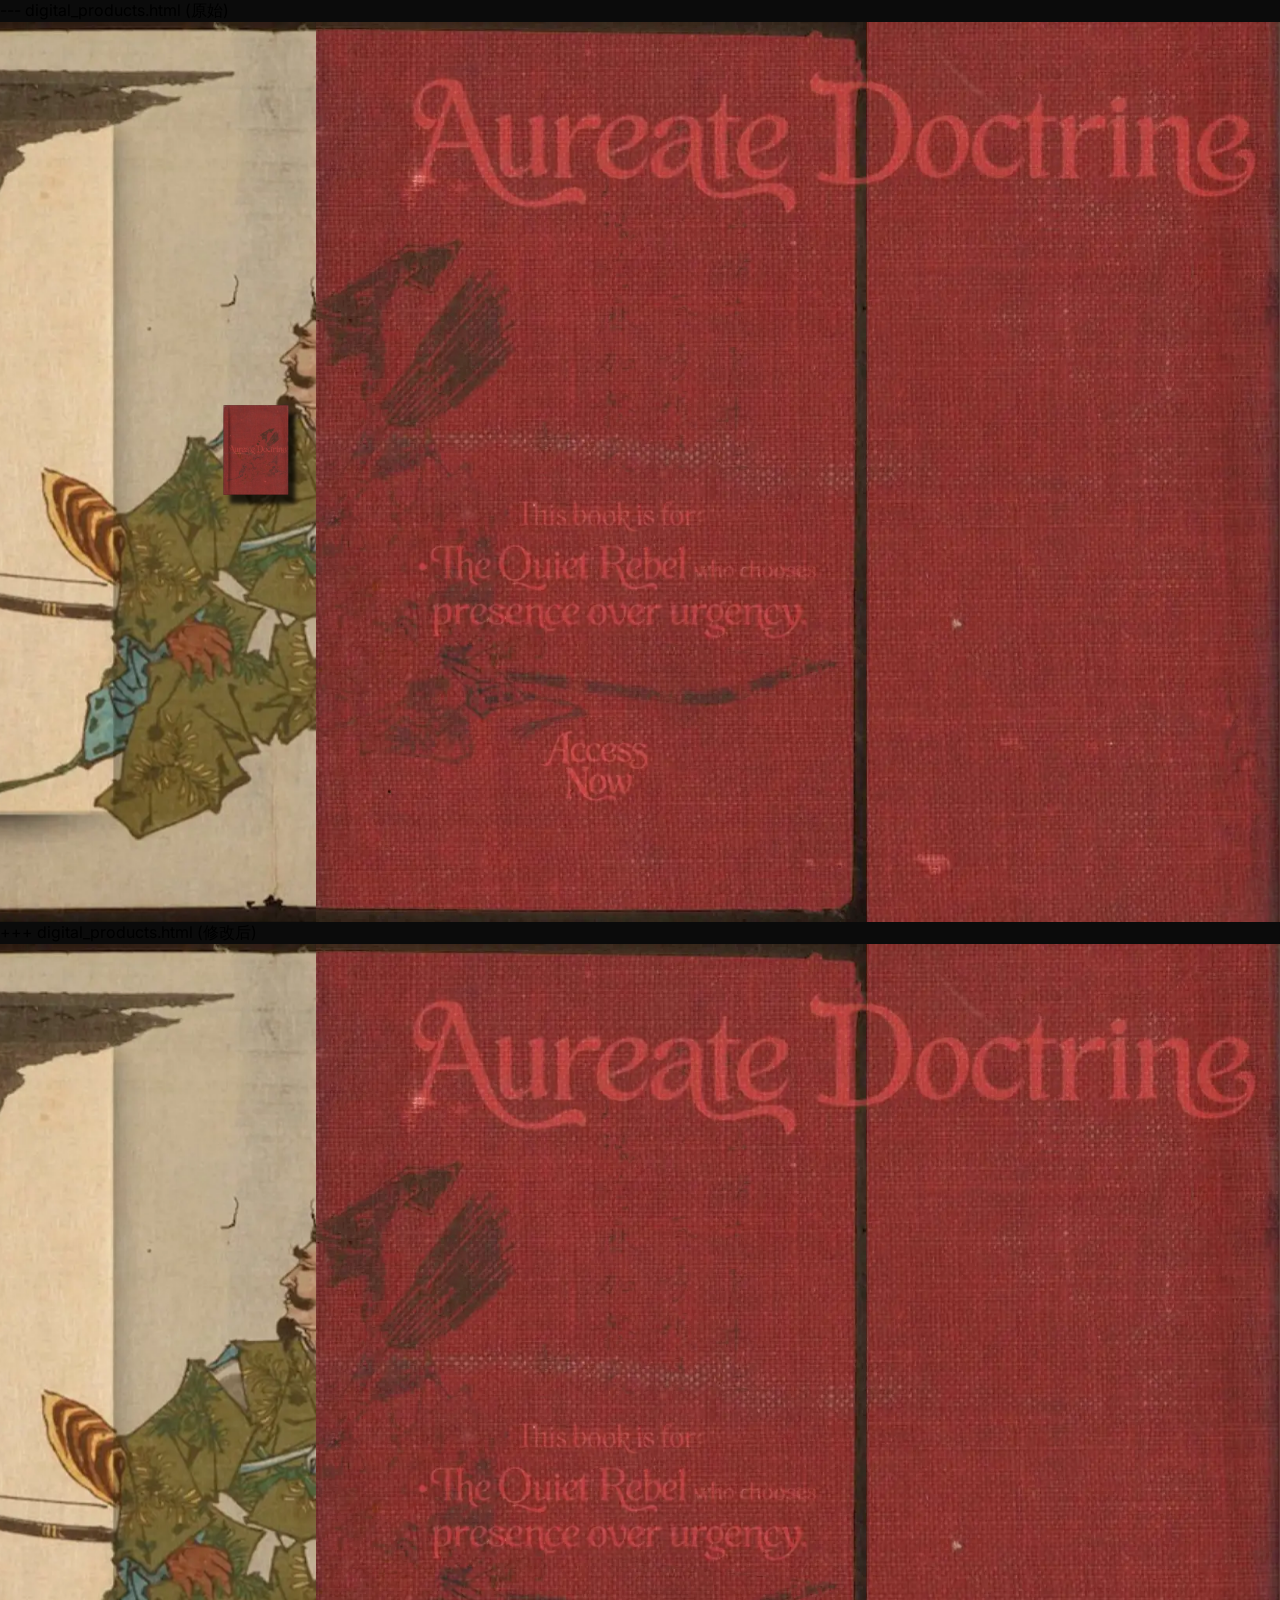
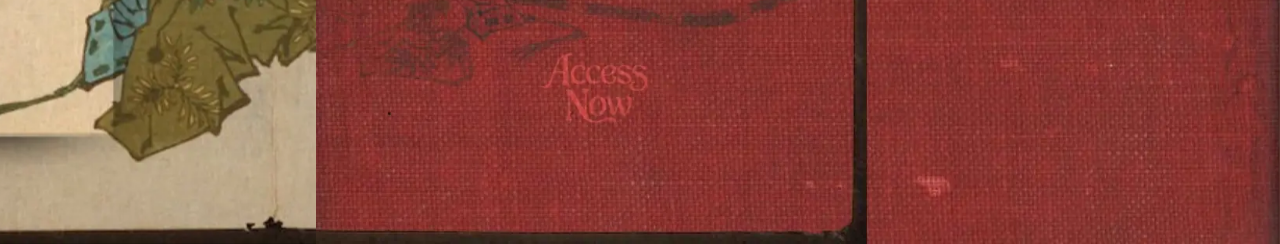
==== digital_products.html @ b3ea9bc3 "Refine digital products page: fix button effects and update scroll indicator" ====
--- digital_products.html (原始)
<!DOCTYPE html>
<html lang="en">

<head>
    <meta charset="UTF-8">
    <meta name="viewport" content="width=device-width, initial-scale=1.0">
    <title>Digital Products – Aureate Realm</title>
    <link rel="preconnect" href="https://fonts.googleapis.com">
    <link rel="preconnect" href="https://fonts.gstatic.com" crossorigin>
    <link href="https://fonts.googleapis.com/css2?family=Inter:wght@300;400;600;700&display=swap" rel="stylesheet">
    <style>
        * {
            margin: 0;
            padding: 0;
            box-sizing: border-box;
        }

        body {
            margin: 0;
            overflow: hidden;
            background-color: #0b0b0b;
            font-family: 'Inter', sans-serif;
        }

        .hero-container {
            display: flex;
            flex-direction: row;
            justify-content: flex-end;
            /* Pack to the right side of the screen */
            align-items: center;
            width: 100vw;
            height: 100vh;
            overflow: hidden;
        }

        .section {
            height: 100%;
            flex-shrink: 0;
            transform: scale(1.08);
            filter: brightness(0.5);
            animation: popIn 0.5s ease-out forwards;
        }

        .section img {
            display: block;
            height: 100%;
            width: auto;
            /* Proportional natural width to match 100% height */
        }

        /* Section 1 slides in LAST */
        .section-1 {
            animation-delay: 0.3s;
        }

        /* Section 2 slides in SECOND */
        .section-2 {
            animation-delay: 0.15s;
        }

        /* Section 3 slides in FIRST */
        .section-3 {
            animation-delay: 0s;
        }

        @keyframes popIn {
            0% {
                transform: scale(1.08);
                filter: brightness(0.5);
            }

            100% {
                transform: scale(1);
                filter: brightness(1);
            }
        }

        /* === Animated Yellow Glow === */
        @keyframes yellowGlow {

            0%,
            100% {
                filter: drop-shadow(0 0 10px rgba(255, 210, 50, 0.5)) drop-shadow(0 0 22px rgba(255, 175, 0, 0.3));
            }

            50% {
                filter: drop-shadow(0 0 22px rgba(255, 220, 60, 0.85)) drop-shadow(0 0 45px rgba(255, 160, 0, 0.55));
            }
        }

        .back-home-icon {
            position: fixed;
            top: 50%;
            left: 20%;
            transform: translate(-50%, -50%);
            z-index: 100;
            width: 25vw;
            max-width: 160px;
            min-width: 70px;
            aspect-ratio: 1 / 1;
            opacity: 0;
            animation:
                fadeInIcon 0.6s ease-out forwards 0.4s,
                yellowGlow 2.4s ease-in-out infinite 1.2s;
            transition:
                transform 0.22s cubic-bezier(0.25, 1, 0.5, 1),
                filter 0.22s ease;
            cursor: pointer;
            display: flex;
            align-items: center;
            justify-content: center;
            user-select: none;
            -webkit-tap-highlight-color: transparent;
        }

        /* Hover: lift up slightly + scale */
        .back-home-icon:hover {
            transform: translate(-50%, calc(-50% - 8px)) scale(1.16);
            filter:
                drop-shadow(0 0 28px rgba(255, 220, 60, 1)) drop-shadow(0 0 55px rgba(255, 160, 0, 0.7));
            animation-play-state: paused;
            /* pause pulse on hover for clean glow */
        }

        /* Press: push down + shrink slightly */
        .back-home-icon:active {
            transform: translate(-50%, calc(-50% + 4px)) scale(0.93);
            filter:
                drop-shadow(0 0 14px rgba(255, 200, 40, 0.9)) drop-shadow(0 0 30px rgba(255, 140, 0, 0.6));
            transition-duration: 0.08s;
        }

        .back-home-icon img {
            width: 100%;
            height: 100%;
            object-fit: contain;
            pointer-events: none;
        }

        @keyframes fadeInIcon {
            from {
                opacity: 0;
                transform: translate(-50%, calc(-50% + 20px));
            }

            to {
                opacity: 1;
                transform: translate(-50%, -50%);
            }
        }

        /* Mobile */
        @media (max-width: 768px) {
            .back-home-icon {
                left: 50%;
                top: 85%;
                width: 80px;
                transform: translate(-50%, -50%);
            }

            .back-home-icon:hover {
                transform: translate(-50%, calc(-50% - 6px)) scale(1.16);
            }

            .back-home-icon:active {
                transform: translate(-50%, calc(-50% + 3px)) scale(0.93);
            }

            @keyframes fadeInIcon {
                from {
                    opacity: 0;
                    transform: translate(-50%, calc(-50% + 14px));
                }

                to {
                    opacity: 1;
                    transform: translate(-50%, -50%);
                }
            }
        }
    </style>
</head>

<body>
    <div class="back-home-icon" role="img" aria-label="Book icon">
        <img src="./images/ebook/book.webp" alt="">
    </div>

    <div class="hero-container">
        <!-- Flex items packed to the right side -->
        <!-- Div order matters: 1 is left-most, 3 is right-most -->
        <div class="section section-1">
            <img src="./images/ebook/1.webp" alt="Section 1">
        </div>

        <div class="section section-2">
            <img src="./images/ebook/2.webp" alt="Section 2">
        </div>

        <div class="section section-3">
            <img src="./images/ebook/3.webp" alt="Section 3">
        </div>
    </div>
</body>

</html>

+++ digital_products.html (修改后)
<!DOCTYPE html>
<html lang="en">

<head>
    <meta charset="UTF-8">
    <meta name="viewport" content="width=device-width, initial-scale=1.0">
    <title>Digital Products – Aureate Realm</title>
    <link rel="preconnect" href="https://fonts.googleapis.com">
    <link rel="preconnect" href="https://fonts.gstatic.com" crossorigin>
    <link href="https://fonts.googleapis.com/css2?family=Inter:wght@300;400;600;700&display=swap" rel="stylesheet">
    <style>
        * {
            margin: 0;
            padding: 0;
            box-sizing: border-box;
        }

        body {
            margin: 0;
            overflow: hidden;
            background-color: #0b0b0b;
            font-family: 'Inter', sans-serif;
        }

        .hero-container {
            display: flex;
            flex-direction: row;
            justify-content: flex-end;
            /* Pack to the right side of the screen */
            align-items: center;
            width: 100vw;
            height: 100vh;
            overflow: hidden;
        }

        .section {
            height: 100%;
            flex-shrink: 0;
            transform: scale(1.08);
            filter: brightness(0.5);
            animation: popIn 0.5s ease-out forwards;
        }

        .section img {
            display: block;
            height: 100%;
            width: auto;
            /* Proportional natural width to match 100% height */
        }

        /* Section 1 slides in LAST */
        .section-1 {
            animation-delay: 0.3s;
        }

        /* Section 2 slides in SECOND */
        .section-2 {
            animation-delay: 0.15s;
        }

        /* Section 3 slides in FIRST */
        .section-3 {
            animation-delay: 0s;
        }

        @keyframes popIn {
            0% {
                transform: scale(1.08);
                filter: brightness(0.5);
            }

            100% {
                transform: scale(1);
                filter: brightness(1);
            }
        }

        /* === Animated Yellow Glow === */
        @keyframes yellowGlow {

            0%,
            100% {
                filter: drop-shadow(0 0 10px rgba(255, 210, 50, 0.5)) drop-shadow(0 0 22px rgba(255, 175, 0, 0.3));
            }

            50% {
                filter: drop-shadow(0 0 22px rgba(255, 220, 60, 0.85)) drop-shadow(0 0 45px rgba(255, 160, 0, 0.55));
            }
        }

        .back-home-icon {
            position: fixed;
            top: 50%;
            left: 20%;
            transform: translate(-50%, -50%);
            z-index: 100;
            width: 25vw;
            max-width: 160px;
            min-width: 70px;
            aspect-ratio: 1 / 1;
            opacity: 0;
            animation:
                fadeInIcon 0.6s ease-out forwards 0.4s;
            transition:
                transform 0.22s cubic-bezier(0.25, 1, 0.5, 1),
                filter 0.22s ease;
            cursor: pointer;
            display: flex;
            align-items: center;
            justify-content: center;
            user-select: none;
            -webkit-tap-highlight-color: transparent;
        }

        .back-home-icon.instant-glow {
            animation:
                fadeInIcon 0.6s ease-out forwards 0.4s,
                yellowGlow 2.4s ease-in-out infinite 0s;
            opacity: 1;
        }

        /* Hover: lift up slightly + scale */
        .back-home-icon:hover {
            transform: translate(-50%, calc(-50% - 8px)) scale(1.16);
            filter:
                drop-shadow(0 0 28px rgba(255, 220, 60, 1)) drop-shadow(0 0 55px rgba(255, 160, 0, 0.7));
            animation-play-state: paused;
            /* pause pulse on hover for clean glow */
        }

        /* Press: push down + shrink slightly */
        .back-home-icon:active {
            transform: translate(-50%, calc(-50% + 4px)) scale(0.93);
            filter:
                drop-shadow(0 0 14px rgba(255, 200, 40, 0.9)) drop-shadow(0 0 30px rgba(255, 140, 0, 0.6));
            transition-duration: 0.08s;
        }

        .back-home-icon img {
            width: 100%;
            height: 100%;
            object-fit: contain;
            pointer-events: none;
        }

        @keyframes fadeInIcon {
            from {
                opacity: 0;
                transform: translate(-50%, calc(-50% + 20px));
            }

            to {
                opacity: 1;
                transform: translate(-50%, -50%);
            }
        }

        /* Mobile */
        @media (max-width: 768px) {
            .back-home-icon {
                left: 50%;
                top: 85%;
                width: 80px;
                transform: translate(-50%, -50%);
            }

            .back-home-icon:hover {
                transform: translate(-50%, calc(-50% - 6px)) scale(1.16);
            }

            .back-home-icon:active {
                transform: translate(-50%, calc(-50% + 3px)) scale(0.93);
            }

            @keyframes fadeInIcon {
                from {
                    opacity: 0;
                    transform: translate(-50%, calc(-50% + 14px));
                }

                to {
                    opacity: 1;
                    transform: translate(-50%, -50%);
                }
            }
        }
    </style>
</head>

<body>
    <div class="back-home-icon instant-glow" role="img" aria-label="Book icon">
        <img src="./images/ebook/book.webp" alt="">
    </div>

    <div class="hero-container">
        <!-- Flex items packed to the right side -->
        <!-- Div order matters: 1 is left-most, 3 is right-most -->
        <div class="section section-1">
            <img src="./images/ebook/1.webp" alt="Section 1">
        </div>

        <div class="section section-2">
            <img src="./images/ebook/2.webp" alt="Section 2">
        </div>

        <div class="section section-3">
            <img src="./images/ebook/3.webp" alt="Section 3">
        </div>
    </div>
</body>

</html>
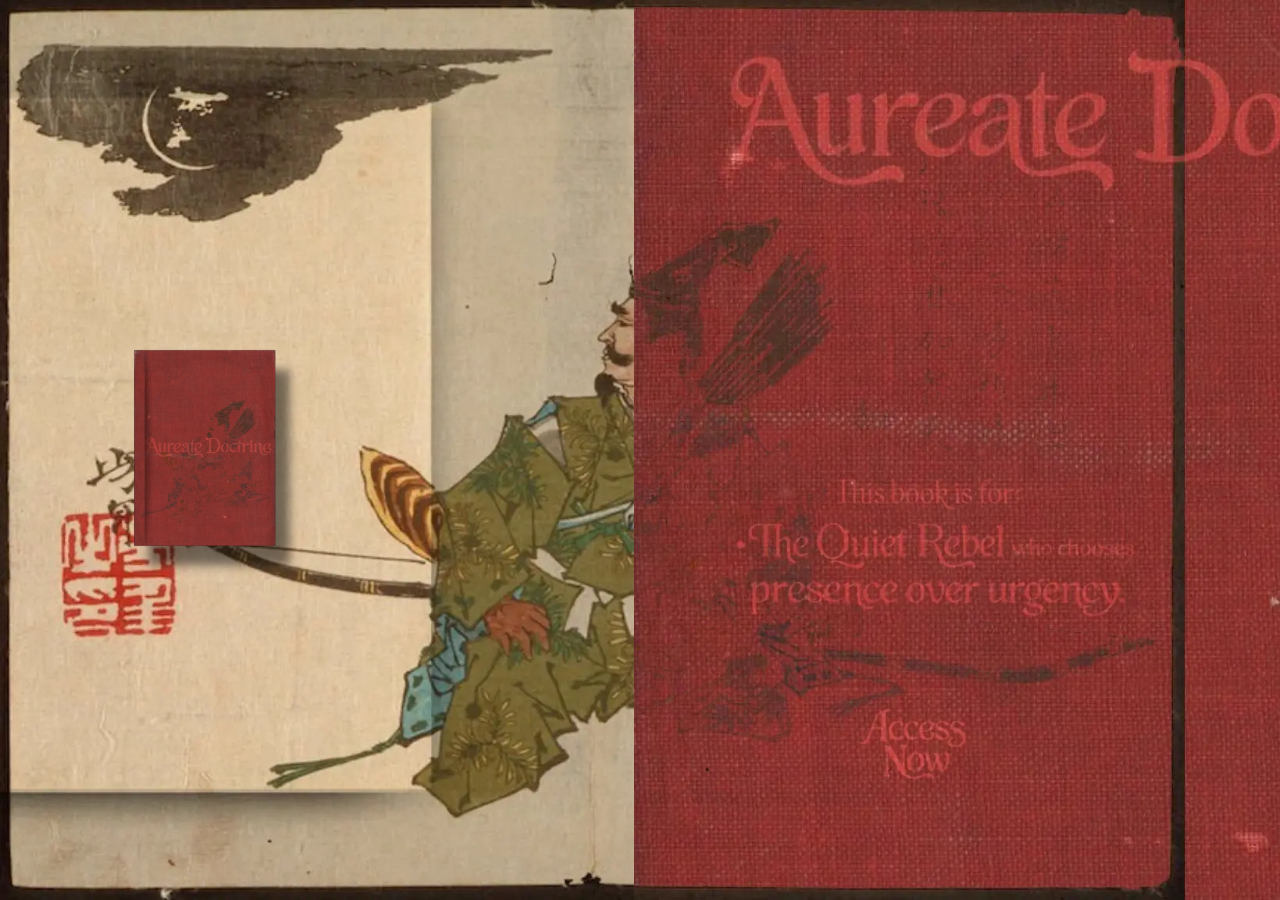
==== commit 2d94dca6: "Refine download button: add yellow glow, hover/click effects, and click sound" ====
--- a/digital_products.html
+++ b/digital_products.html
@@ -1,4 +1,3 @@
---- digital_products.html (原始)
 <!DOCTYPE html>
 <html lang="en">
 
@@ -26,8 +25,6 @@
         .hero-container {
             display: flex;
             flex-direction: row;
-            justify-content: flex-end;
-            /* Pack to the right side of the screen */
             align-items: center;
             width: 100vw;
             height: 100vh;
@@ -46,20 +43,16 @@
             display: block;
             height: 100%;
             width: auto;
-            /* Proportional natural width to match 100% height */
         }
 
-        /* Section 1 slides in LAST */
         .section-1 {
             animation-delay: 0.3s;
         }
 
-        /* Section 2 slides in SECOND */
         .section-2 {
             animation-delay: 0.15s;
         }
 
-        /* Section 3 slides in FIRST */
         .section-3 {
             animation-delay: 0s;
         }
@@ -76,120 +69,68 @@
             }
         }
 
-        /* === Animated Yellow Glow === */
-        @keyframes yellowGlow {
+        @keyframes subtleGlow {
 
             0%,
             100% {
-                filter: drop-shadow(0 0 10px rgba(255, 210, 50, 0.5)) drop-shadow(0 0 22px rgba(255, 175, 0, 0.3));
+                filter: drop-shadow(0 0 40px rgba(255, 215, 0, 0.1)) drop-shadow(0 0 80px rgba(255, 215, 0, 0.5));
             }
 
             50% {
-                filter: drop-shadow(0 0 22px rgba(255, 220, 60, 0.85)) drop-shadow(0 0 45px rgba(255, 160, 0, 0.55));
+                filter: drop-shadow(0 0 40px rgba(255, 215, 0, 0.7)) drop-shadow(0 0 80px rgba(255, 215, 0, 0.5));
             }
         }
 
-        .back-home-icon {
+        .download-btn {
             position: fixed;
             top: 50%;
-            left: 20%;
+            left: 16%;
             transform: translate(-50%, -50%);
             z-index: 100;
-            width: 25vw;
-            max-width: 160px;
-            min-width: 70px;
+            width: 50vw;
+            max-width: 350px;
+            min-width: 200px;
             aspect-ratio: 1 / 1;
-            opacity: 0;
-            animation:
-                fadeInIcon 0.6s ease-out forwards 0.4s,
-                yellowGlow 2.4s ease-in-out infinite 1.2s;
-            transition:
-                transform 0.22s cubic-bezier(0.25, 1, 0.5, 1),
-                filter 0.22s ease;
             cursor: pointer;
-            display: flex;
-            align-items: center;
-            justify-content: center;
-            user-select: none;
             -webkit-tap-highlight-color: transparent;
+            transition: transform 0.2s ease, filter 0.3s ease;
+            animation: subtleGlow 3s ease-in-out infinite;
         }
 
-        /* Hover: lift up slightly + scale */
-        .back-home-icon:hover {
-            transform: translate(-50%, calc(-50% - 8px)) scale(1.16);
-            filter:
-                drop-shadow(0 0 28px rgba(255, 220, 60, 1)) drop-shadow(0 0 55px rgba(255, 160, 0, 0.7));
+        .download-btn:hover {
+            transform: translate(-50%, -50%) scale(0.98);
+            filter: brightness(1.2) drop-shadow(0 0 80px rgba(255, 184, 28, 1));
             animation-play-state: paused;
-            /* pause pulse on hover for clean glow */
         }
 
-        /* Press: push down + shrink slightly */
-        .back-home-icon:active {
-            transform: translate(-50%, calc(-50% + 4px)) scale(0.93);
-            filter:
-                drop-shadow(0 0 14px rgba(255, 200, 40, 0.9)) drop-shadow(0 0 30px rgba(255, 140, 0, 0.6));
-            transition-duration: 0.08s;
+        .download-btn:active {
+            transform: translate(-50%, -50%) scale(0.95);
+            transition-duration: 0.05s;
         }
 
-        .back-home-icon img {
+        .download-btn img {
             width: 100%;
             height: 100%;
             object-fit: contain;
             pointer-events: none;
         }
 
-        @keyframes fadeInIcon {
-            from {
-                opacity: 0;
-                transform: translate(-50%, calc(-50% + 20px));
-            }
-
-            to {
-                opacity: 1;
-                transform: translate(-50%, -50%);
-            }
-        }
-
-        /* Mobile */
         @media (max-width: 768px) {
-            .back-home-icon {
+            .download-btn {
                 left: 50%;
                 top: 85%;
-                width: 80px;
-                transform: translate(-50%, -50%);
-            }
-
-            .back-home-icon:hover {
-                transform: translate(-50%, calc(-50% - 6px)) scale(1.16);
-            }
-
-            .back-home-icon:active {
-                transform: translate(-50%, calc(-50% + 3px)) scale(0.93);
-            }
-
-            @keyframes fadeInIcon {
-                from {
-                    opacity: 0;
-                    transform: translate(-50%, calc(-50% + 14px));
-                }
-
-                to {
-                    opacity: 1;
-                    transform: translate(-50%, -50%);
-                }
+                width: 110px;
             }
         }
     </style>
 </head>
 
 <body>
-    <div class="back-home-icon" role="img" aria-label="Book icon">
-        <img src="./images/ebook/book.webp" alt="">
-    </div>
+    <a href="#" class="download-btn">
+        <img src="./images/ebook/book.webp" alt="Download">
+    </a>
 
     <div class="hero-container">
-        <!-- Flex items packed to the right side -->
-        <!-- Div order matters: 1 is left-most, 3 is right-most -->
         <div class="section section-1">
             <img src="./images/ebook/1.webp" alt="Section 1">
         </div>
@@ -202,220 +143,27 @@
             <img src="./images/ebook/3.webp" alt="Section 3">
         </div>
     </div>
-</body>
 
-</html>
+    <audio id="click-sound" src="sound/click.wav" preload="auto"></audio>
 
-+++ digital_products.html (修改后)
-<!DOCTYPE html>
-<html lang="en">
+    <script>
+        document.addEventListener('DOMContentLoaded', () => {
+            const btn = document.querySelector('.download-btn');
+            const sound = document.getElementById('click-sound');
 
-<head>
-    <meta charset="UTF-8">
-    <meta name="viewport" content="width=device-width, initial-scale=1.0">
-    <title>Digital Products – Aureate Realm</title>
-    <link rel="preconnect" href="https://fonts.googleapis.com">
-    <link rel="preconnect" href="https://fonts.gstatic.com" crossorigin>
-    <link href="https://fonts.googleapis.com/css2?family=Inter:wght@300;400;600;700&display=swap" rel="stylesheet">
-    <style>
-        * {
-            margin: 0;
-            padding: 0;
-            box-sizing: border-box;
-        }
+            if (btn && sound) {
+                const playSound = (e) => {
+                    // Reset and play
+                    sound.currentTime = 0;
+                    sound.play().catch(err => console.log('Audio play failed:', err));
+                };
 
-        body {
-            margin: 0;
-            overflow: hidden;
-            background-color: #0b0b0b;
-            font-family: 'Inter', sans-serif;
-        }
-
-        .hero-container {
-            display: flex;
-            flex-direction: row;
-            justify-content: flex-end;
-            /* Pack to the right side of the screen */
-            align-items: center;
-            width: 100vw;
-            height: 100vh;
-            overflow: hidden;
-        }
-
-        .section {
-            height: 100%;
-            flex-shrink: 0;
-            transform: scale(1.08);
-            filter: brightness(0.5);
-            animation: popIn 0.5s ease-out forwards;
-        }
-
-        .section img {
-            display: block;
-            height: 100%;
-            width: auto;
-            /* Proportional natural width to match 100% height */
-        }
-
-        /* Section 1 slides in LAST */
-        .section-1 {
-            animation-delay: 0.3s;
-        }
-
-        /* Section 2 slides in SECOND */
-        .section-2 {
-            animation-delay: 0.15s;
-        }
-
-        /* Section 3 slides in FIRST */
-        .section-3 {
-            animation-delay: 0s;
-        }
-
-        @keyframes popIn {
-            0% {
-                transform: scale(1.08);
-                filter: brightness(0.5);
+                btn.addEventListener('click', playSound);
+                // Also trigger for touch devices for faster response
+                btn.addEventListener('touchstart', playSound, { passive: true });
             }
-
-            100% {
-                transform: scale(1);
-                filter: brightness(1);
-            }
-        }
-
-        /* === Animated Yellow Glow === */
-        @keyframes yellowGlow {
-
-            0%,
-            100% {
-                filter: drop-shadow(0 0 10px rgba(255, 210, 50, 0.5)) drop-shadow(0 0 22px rgba(255, 175, 0, 0.3));
-            }
-
-            50% {
-                filter: drop-shadow(0 0 22px rgba(255, 220, 60, 0.85)) drop-shadow(0 0 45px rgba(255, 160, 0, 0.55));
-            }
-        }
-
-        .back-home-icon {
-            position: fixed;
-            top: 50%;
-            left: 20%;
-            transform: translate(-50%, -50%);
-            z-index: 100;
-            width: 25vw;
-            max-width: 160px;
-            min-width: 70px;
-            aspect-ratio: 1 / 1;
-            opacity: 0;
-            animation:
-                fadeInIcon 0.6s ease-out forwards 0.4s;
-            transition:
-                transform 0.22s cubic-bezier(0.25, 1, 0.5, 1),
-                filter 0.22s ease;
-            cursor: pointer;
-            display: flex;
-            align-items: center;
-            justify-content: center;
-            user-select: none;
-            -webkit-tap-highlight-color: transparent;
-        }
-
-        .back-home-icon.instant-glow {
-            animation:
-                fadeInIcon 0.6s ease-out forwards 0.4s,
-                yellowGlow 2.4s ease-in-out infinite 0s;
-            opacity: 1;
-        }
-
-        /* Hover: lift up slightly + scale */
-        .back-home-icon:hover {
-            transform: translate(-50%, calc(-50% - 8px)) scale(1.16);
-            filter:
-                drop-shadow(0 0 28px rgba(255, 220, 60, 1)) drop-shadow(0 0 55px rgba(255, 160, 0, 0.7));
-            animation-play-state: paused;
-            /* pause pulse on hover for clean glow */
-        }
-
-        /* Press: push down + shrink slightly */
-        .back-home-icon:active {
-            transform: translate(-50%, calc(-50% + 4px)) scale(0.93);
-            filter:
-                drop-shadow(0 0 14px rgba(255, 200, 40, 0.9)) drop-shadow(0 0 30px rgba(255, 140, 0, 0.6));
-            transition-duration: 0.08s;
-        }
-
-        .back-home-icon img {
-            width: 100%;
-            height: 100%;
-            object-fit: contain;
-            pointer-events: none;
-        }
-
-        @keyframes fadeInIcon {
-            from {
-                opacity: 0;
-                transform: translate(-50%, calc(-50% + 20px));
-            }
-
-            to {
-                opacity: 1;
-                transform: translate(-50%, -50%);
-            }
-        }
-
-        /* Mobile */
-        @media (max-width: 768px) {
-            .back-home-icon {
-                left: 50%;
-                top: 85%;
-                width: 80px;
-                transform: translate(-50%, -50%);
-            }
-
-            .back-home-icon:hover {
-                transform: translate(-50%, calc(-50% - 6px)) scale(1.16);
-            }
-
-            .back-home-icon:active {
-                transform: translate(-50%, calc(-50% + 3px)) scale(0.93);
-            }
-
-            @keyframes fadeInIcon {
-                from {
-                    opacity: 0;
-                    transform: translate(-50%, calc(-50% + 14px));
-                }
-
-                to {
-                    opacity: 1;
-                    transform: translate(-50%, -50%);
-                }
-            }
-        }
-    </style>
-</head>
-
-<body>
-    <div class="back-home-icon instant-glow" role="img" aria-label="Book icon">
-        <img src="./images/ebook/book.webp" alt="">
-    </div>
-
-    <div class="hero-container">
-        <!-- Flex items packed to the right side -->
-        <!-- Div order matters: 1 is left-most, 3 is right-most -->
-        <div class="section section-1">
-            <img src="./images/ebook/1.webp" alt="Section 1">
-        </div>
-
-        <div class="section section-2">
-            <img src="./images/ebook/2.webp" alt="Section 2">
-        </div>
-
-        <div class="section section-3">
-            <img src="./images/ebook/3.webp" alt="Section 3">
-        </div>
-    </div>
+        });
+    </script>
 </body>
 
 </html>
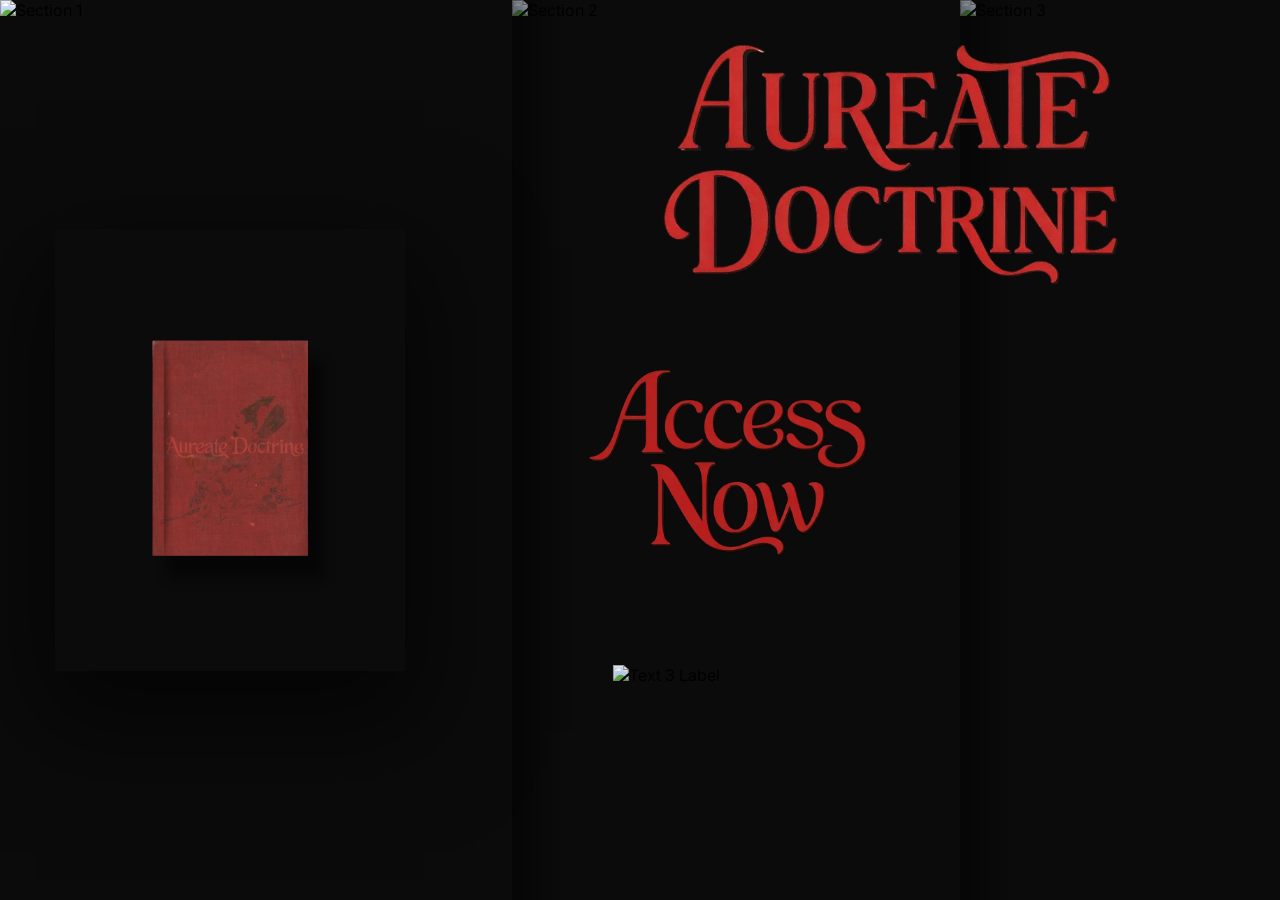
==== commit e6f043b3: "Optimize digital_products.html: refine layout, add text overlays, and polish styling" ====
--- a/digital_products.html
+++ b/digital_products.html
@@ -16,91 +16,175 @@
         }
 
         body {
-            margin: 0;
             overflow: hidden;
             background-color: #0b0b0b;
             font-family: 'Inter', sans-serif;
         }
 
         .hero-container {
-            display: flex;
-            flex-direction: row;
-            align-items: center;
+            position: relative;
             width: 100vw;
             height: 100vh;
             overflow: hidden;
         }
 
         .section {
-            height: 100%;
-            flex-shrink: 0;
-            transform: scale(1.08);
-            filter: brightness(0.5);
+            position: absolute;
+            top: 0;
+            height: 100%;
+            overflow: hidden;
+            --target-opacity: 1;
             animation: popIn 0.5s ease-out forwards;
         }
 
         .section img {
             display: block;
-            height: 100%;
+            width: 100%;
+            height: 100%;
+            object-fit: cover;
+        }
+
+        .section-1 {
+            left: 0;
+            width: 80vw;
+            z-index: 1;
+        }
+
+        .section-1 img {
+            object-fit: contain;
+            object-position: left center;
             width: auto;
-        }
-
-        .section-1 {
-            animation-delay: 0.3s;
+            max-width: none;
         }
 
         .section-2 {
-            animation-delay: 0.15s;
+            right: 25vw;
+            width: 35vw;
+            z-index: 2;
+            --target-opacity: 0.93;
         }
 
         .section-3 {
-            animation-delay: 0s;
+            right: 0;
+            width: 25vw;
+            z-index: 3;
+            --target-opacity: 0.93;
+        }
+
+        .section-2::before,
+        .section-3::before {
+            content: "";
+            position: absolute;
+            left: 0;
+            top: 0;
+            width: 50px;
+            height: 100%;
+            background: linear-gradient(to right, rgba(0, 0, 0, 0.5), transparent);
+            pointer-events: none;
+            z-index: 4;
         }
 
         @keyframes popIn {
-            0% {
+            from {
                 transform: scale(1.08);
                 filter: brightness(0.5);
-            }
-
-            100% {
+                opacity: 0;
+            }
+
+            to {
                 transform: scale(1);
                 filter: brightness(1);
-            }
-        }
-
-        @keyframes subtleGlow {
-
-            0%,
-            100% {
-                filter: drop-shadow(0 0 40px rgba(255, 215, 0, 0.1)) drop-shadow(0 0 80px rgba(255, 215, 0, 0.5));
-            }
-
-            50% {
-                filter: drop-shadow(0 0 40px rgba(255, 215, 0, 0.7)) drop-shadow(0 0 80px rgba(255, 215, 0, 0.5));
-            }
+                opacity: var(--target-opacity);
+            }
+        }
+
+        @keyframes fadeInText {
+            from {
+                opacity: 0;
+                transform: translate(-50%, -40%);
+            }
+
+            to {
+                opacity: 1;
+                transform: translate(-50%, -50%);
+            }
+        }
+
+        @keyframes fadeInText1 {
+            from {
+                opacity: 0;
+                transform: translateY(-40%);
+            }
+
+            to {
+                opacity: 1;
+                transform: translateY(-50%);
+            }
+        }
+
+        .text-1,
+        .text-2,
+        .text-3 {
+            position: absolute;
+            z-index: 10;
+            pointer-events: none;
+            opacity: 0;
+            mix-blend-mode: screen;
+        }
+
+        .text-1 img,
+        .text-2 img,
+        .text-3 img {
+            width: 100%;
+            height: auto;
+            object-fit: contain;
+        }
+
+        .text-1 {
+            right: 10vw;
+            width: 40vw;
+            top: 20%;
+            transform: translateY(-50%);
+            animation: fadeInText1 1s ease-out 0.3s forwards;
+        }
+
+        .text-2 {
+            left: 50%;
+            width: 80%;
+            top: 55%;
+            transform: translate(-50%, -50%);
+            animation: fadeInText 1s ease-out 0.6s forwards;
+        }
+
+        .text-3 {
+            left: 50%;
+            width: 55%;
+            top: 75%;
+            transform: translate(-50%, -50%);
+            animation: fadeInText 1s ease-out 0.6s forwards;
         }
 
         .download-btn {
             position: fixed;
             top: 50%;
-            left: 16%;
+            left: 18%;
             transform: translate(-50%, -50%);
             z-index: 100;
             width: 50vw;
             max-width: 350px;
             min-width: 200px;
-            aspect-ratio: 1 / 1;
+            aspect-ratio: 0.8 / 1;
+            padding: 2vw;
+            box-shadow: 0 40px 100px 20px rgba(0, 0, 0, 0.6);
             cursor: pointer;
             -webkit-tap-highlight-color: transparent;
-            transition: transform 0.2s ease, filter 0.3s ease;
-            animation: subtleGlow 3s ease-in-out infinite;
+            transition: transform 0.2s ease, filter 0.3s ease, box-shadow 0.3s ease;
         }
 
         .download-btn:hover {
             transform: translate(-50%, -50%) scale(0.98);
-            filter: brightness(1.2) drop-shadow(0 0 80px rgba(255, 184, 28, 1));
-            animation-play-state: paused;
+            filter: brightness(1.2);
+            box-shadow: 0 20px 60px 10px rgba(0, 0, 0, 0.8);
         }
 
         .download-btn:active {
@@ -121,6 +205,19 @@
                 top: 85%;
                 width: 110px;
             }
+
+            .section-1 {
+                width: 40vw;
+            }
+
+            .section-2 {
+                right: 25vw;
+                width: 40vw;
+            }
+
+            .section-3 {
+                width: 25vw;
+            }
         }
     </style>
 </head>
@@ -132,15 +229,25 @@
 
     <div class="hero-container">
         <div class="section section-1">
-            <img src="./images/ebook/1.webp" alt="Section 1">
+            <img src="./images/ebook/last.png" alt="Section 1">
         </div>
 
         <div class="section section-2">
-            <img src="./images/ebook/2.webp" alt="Section 2">
+            <img src="./images/ebook/new_cover_crop.jpeg" alt="Section 2">
+            <div class="text-2">
+                <img src="./images/ebook/text2.webp" alt="Text 2 Subtitle">
+            </div>
+            <div class="text-3">
+                <img src="./images/ebook/text3.webp" alt="Text 3 Label">
+            </div>
         </div>
 
         <div class="section section-3">
-            <img src="./images/ebook/3.webp" alt="Section 3">
+            <img src="./images/ebook/new_cover_crop.jpeg" alt="Section 3">
+        </div>
+
+        <div class="text-1">
+            <img src="./images/ebook/text1.webp" alt="Text 1 Title">
         </div>
     </div>
 
@@ -150,16 +257,12 @@
         document.addEventListener('DOMContentLoaded', () => {
             const btn = document.querySelector('.download-btn');
             const sound = document.getElementById('click-sound');
-
             if (btn && sound) {
-                const playSound = (e) => {
-                    // Reset and play
+                const playSound = () => {
                     sound.currentTime = 0;
-                    sound.play().catch(err => console.log('Audio play failed:', err));
+                    sound.play().catch(() => { });
                 };
-
                 btn.addEventListener('click', playSound);
-                // Also trigger for touch devices for faster response
                 btn.addEventListener('touchstart', playSound, { passive: true });
             }
         });
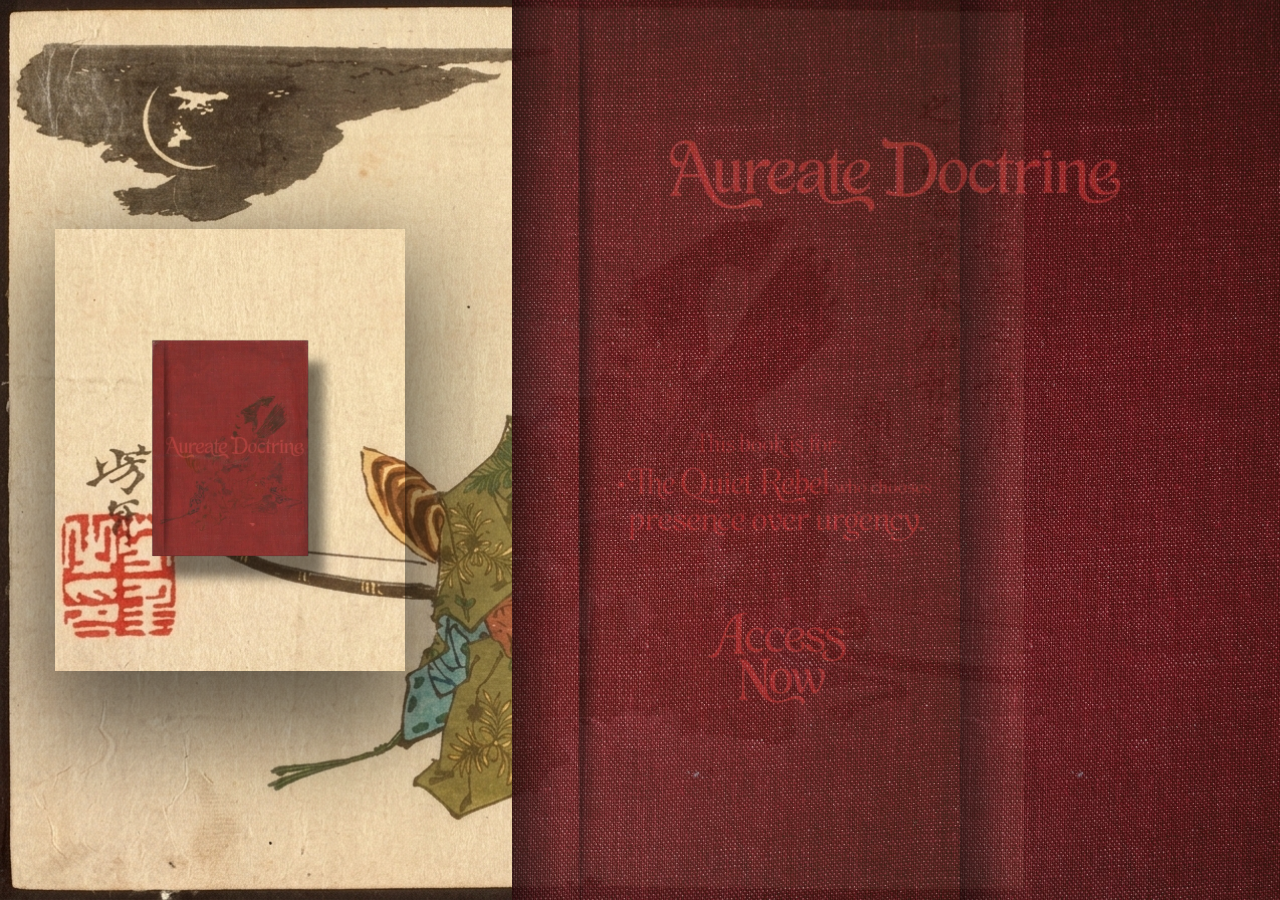
==== commit 319460d7: "update section 2 shadow overlay and adjust text transparency/position" ====
--- a/digital_products.html
+++ b/digital_products.html
@@ -105,7 +105,7 @@
             }
 
             to {
-                opacity: 1;
+                opacity: 0.5;
                 transform: translate(-50%, -50%);
             }
         }
@@ -117,7 +117,7 @@
             }
 
             to {
-                opacity: 1;
+                opacity: 0.5;
                 transform: translateY(-50%);
             }
         }
@@ -149,7 +149,7 @@
         }
 
         .text-2 {
-            left: 50%;
+            left: 60%;
             width: 80%;
             top: 55%;
             transform: translate(-50%, -50%);
@@ -157,11 +157,43 @@
         }
 
         .text-3 {
-            left: 50%;
-            width: 55%;
+            left: 60%;
+            width: 40%;
             top: 75%;
             transform: translate(-50%, -50%);
             animation: fadeInText 1s ease-out 0.6s forwards;
+        }
+
+        .shadow-overlay {
+            position: absolute;
+            z-index: 10;
+            pointer-events: none;
+            opacity: 1;
+            mix-blend-mode: multiply;
+            left: 15%;
+            width: 100%;
+            top: 0;
+            height: 100%;
+            /* Full vertical extent */
+            transform: translateX(-50%);
+            /* Only horizontal centering */
+            animation: fadeInShadow 1s ease-out 0.6s forwards;
+        }
+
+        .shadow-overlay img {
+            width: 100%;
+            height: 100%;
+            object-fit: fill;
+        }
+
+        @keyframes fadeInShadow {
+            from {
+                opacity: 0;
+            }
+
+            to {
+                opacity: 1;
+            }
         }
 
         .download-btn {
@@ -234,6 +266,9 @@
 
         <div class="section section-2">
             <img src="./images/ebook/new_cover_crop.jpeg" alt="Section 2">
+            <div class="shadow-overlay">
+                <img src="./images/ebook/cover_shadow.jpg" alt="Shadow Overlay">
+            </div>
             <div class="text-2">
                 <img src="./images/ebook/text2.webp" alt="Text 2 Subtitle">
             </div>
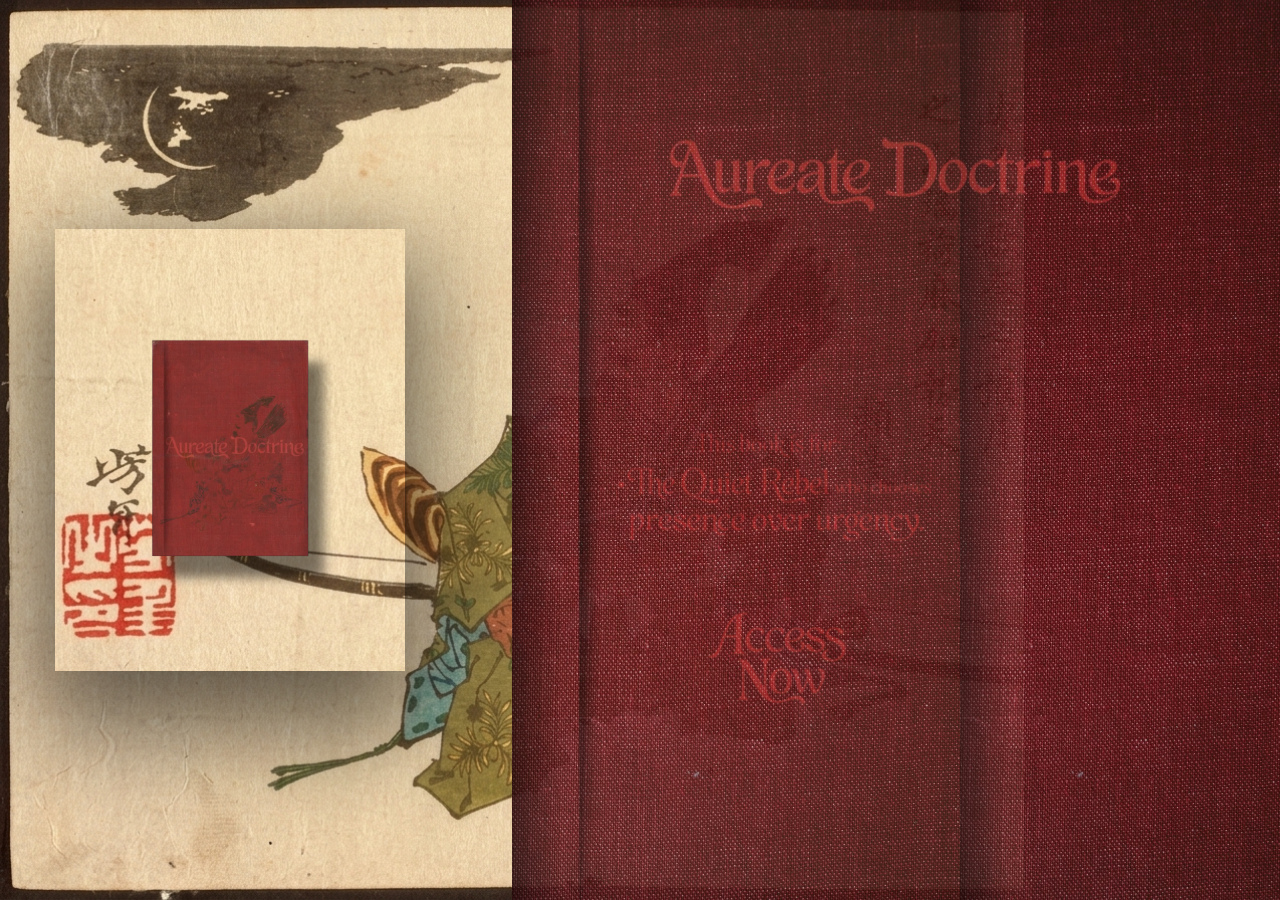
==== commit a1beb059: "optimize image loading with preload tags and smooth shadow animation" ====
--- a/digital_products.html
+++ b/digital_products.html
@@ -8,6 +8,13 @@
     <link rel="preconnect" href="https://fonts.googleapis.com">
     <link rel="preconnect" href="https://fonts.gstatic.com" crossorigin>
     <link href="https://fonts.googleapis.com/css2?family=Inter:wght@300;400;600;700&display=swap" rel="stylesheet">
+    <link rel="preload" href="./images/ebook/cover_shadow.jpg" as="image">
+    <link rel="preload" href="./images/ebook/last.png" as="image">
+    <link rel="preload" href="./images/ebook/new_cover_crop.jpeg" as="image">
+    <link rel="preload" href="./images/ebook/text1.webp" as="image">
+    <link rel="preload" href="./images/ebook/text2.webp" as="image">
+    <link rel="preload" href="./images/ebook/text3.webp" as="image">
+    <link rel="preload" href="./images/ebook/book.webp" as="image">
     <style>
         * {
             margin: 0;
@@ -168,7 +175,8 @@
             position: absolute;
             z-index: 10;
             pointer-events: none;
-            opacity: 1;
+            opacity: 0;
+            /* Hidden initially to prevent blinking */
             mix-blend-mode: multiply;
             left: 15%;
             width: 100%;
@@ -178,6 +186,8 @@
             transform: translateX(-50%);
             /* Only horizontal centering */
             animation: fadeInShadow 1s ease-out 0.6s forwards;
+            will-change: opacity;
+            /* Optimizes for smoother animation */
         }
 
         .shadow-overlay img {
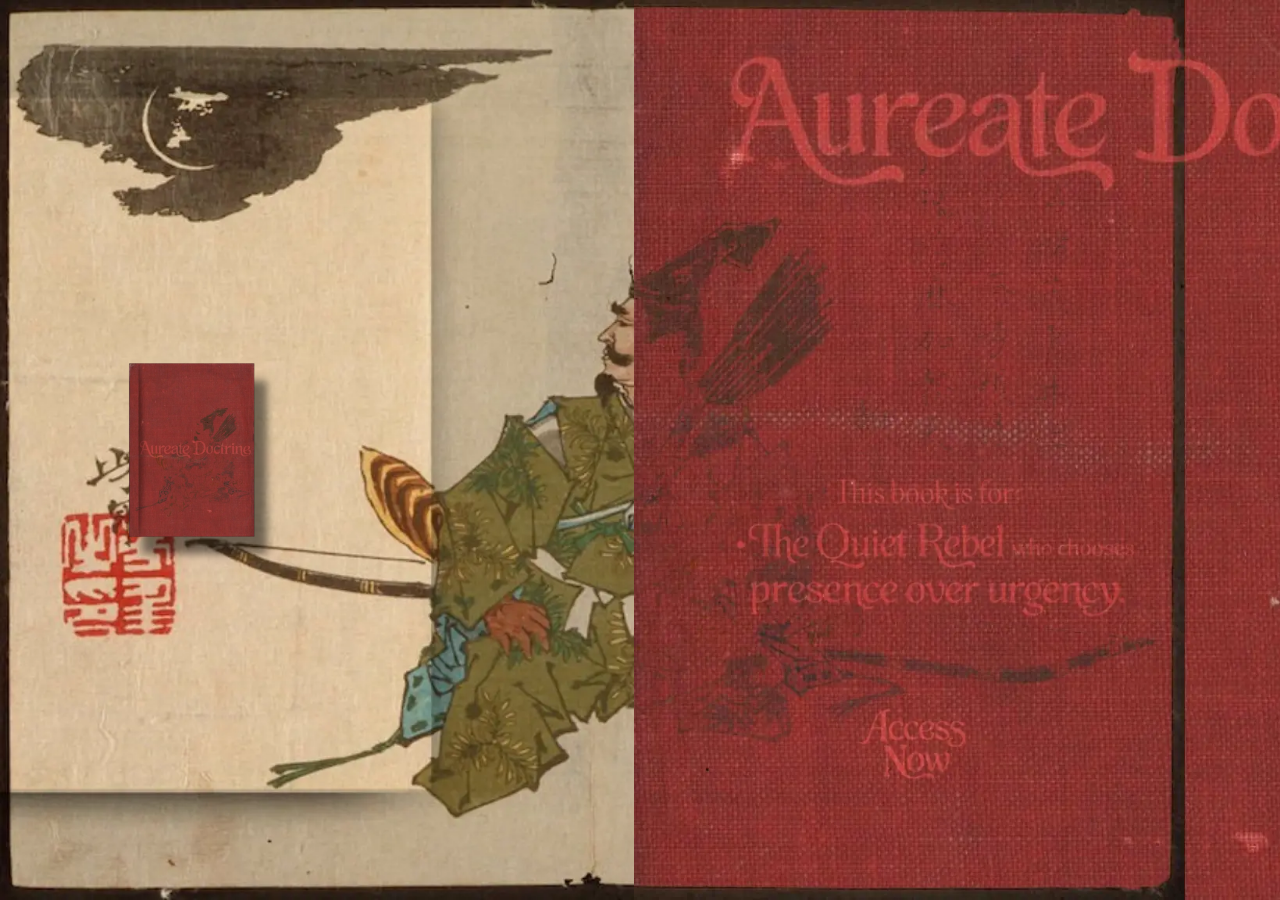
==== commit caf43b6e: "Refactor landing page layout, revert title color to gold-soft, and optimize About Reel card styling" ====
--- a/digital_products.html
+++ b/digital_products.html
@@ -8,13 +8,6 @@
     <link rel="preconnect" href="https://fonts.googleapis.com">
     <link rel="preconnect" href="https://fonts.gstatic.com" crossorigin>
     <link href="https://fonts.googleapis.com/css2?family=Inter:wght@300;400;600;700&display=swap" rel="stylesheet">
-    <link rel="preload" href="./images/ebook/cover_shadow.jpg" as="image">
-    <link rel="preload" href="./images/ebook/last.png" as="image">
-    <link rel="preload" href="./images/ebook/new_cover_crop.jpeg" as="image">
-    <link rel="preload" href="./images/ebook/text1.webp" as="image">
-    <link rel="preload" href="./images/ebook/text2.webp" as="image">
-    <link rel="preload" href="./images/ebook/text3.webp" as="image">
-    <link rel="preload" href="./images/ebook/book.webp" as="image">
     <style>
         * {
             margin: 0;
@@ -23,215 +16,113 @@
         }
 
         body {
+            margin: 0;
             overflow: hidden;
             background-color: #0b0b0b;
             font-family: 'Inter', sans-serif;
         }
 
         .hero-container {
-            position: relative;
+            display: flex;
+            flex-direction: row;
+            align-items: center;
             width: 100vw;
             height: 100vh;
             overflow: hidden;
         }
 
         .section {
-            position: absolute;
-            top: 0;
             height: 100%;
-            overflow: hidden;
-            --target-opacity: 1;
+            flex-shrink: 0;
+            transform: scale(1.08);
+            filter: brightness(0.5);
             animation: popIn 0.5s ease-out forwards;
         }
 
         .section img {
             display: block;
-            width: 100%;
             height: 100%;
-            object-fit: cover;
+            width: auto;
         }
 
         .section-1 {
-            left: 0;
-            width: 80vw;
-            z-index: 1;
-        }
-
-        .section-1 img {
-            object-fit: contain;
-            object-position: left center;
-            width: auto;
-            max-width: none;
+            animation-delay: 0.3s;
         }
 
         .section-2 {
-            right: 25vw;
-            width: 35vw;
-            z-index: 2;
-            --target-opacity: 0.93;
+            animation-delay: 0.15s;
         }
 
         .section-3 {
-            right: 0;
-            width: 25vw;
-            z-index: 3;
-            --target-opacity: 0.93;
-        }
-
-        .section-2::before,
-        .section-3::before {
-            content: "";
-            position: absolute;
-            left: 0;
-            top: 0;
-            width: 50px;
-            height: 100%;
-            background: linear-gradient(to right, rgba(0, 0, 0, 0.5), transparent);
-            pointer-events: none;
-            z-index: 4;
+            animation-delay: 0s;
         }
 
         @keyframes popIn {
-            from {
+            0% {
                 transform: scale(1.08);
                 filter: brightness(0.5);
-                opacity: 0;
             }
 
-            to {
+            100% {
                 transform: scale(1);
                 filter: brightness(1);
-                opacity: var(--target-opacity);
             }
         }
 
-        @keyframes fadeInText {
-            from {
-                opacity: 0;
-                transform: translate(-50%, -40%);
+        @keyframes yellowGlow {
+
+            0%,
+            100% {
+                filter: drop-shadow(0 0 10px rgba(255, 210, 50, 0.5)) drop-shadow(0 0 22px rgba(255, 175, 0, 0.3));
             }
 
-            to {
-                opacity: 0.5;
-                transform: translate(-50%, -50%);
-            }
-        }
-
-        @keyframes fadeInText1 {
-            from {
-                opacity: 0;
-                transform: translateY(-40%);
-            }
-
-            to {
-                opacity: 0.5;
-                transform: translateY(-50%);
-            }
-        }
-
-        .text-1,
-        .text-2,
-        .text-3 {
-            position: absolute;
-            z-index: 10;
-            pointer-events: none;
-            opacity: 0;
-            mix-blend-mode: screen;
-        }
-
-        .text-1 img,
-        .text-2 img,
-        .text-3 img {
-            width: 100%;
-            height: auto;
-            object-fit: contain;
-        }
-
-        .text-1 {
-            right: 10vw;
-            width: 40vw;
-            top: 20%;
-            transform: translateY(-50%);
-            animation: fadeInText1 1s ease-out 0.3s forwards;
-        }
-
-        .text-2 {
-            left: 60%;
-            width: 80%;
-            top: 55%;
-            transform: translate(-50%, -50%);
-            animation: fadeInText 1s ease-out 0.6s forwards;
-        }
-
-        .text-3 {
-            left: 60%;
-            width: 40%;
-            top: 75%;
-            transform: translate(-50%, -50%);
-            animation: fadeInText 1s ease-out 0.6s forwards;
-        }
-
-        .shadow-overlay {
-            position: absolute;
-            z-index: 10;
-            pointer-events: none;
-            opacity: 0;
-            /* Hidden initially to prevent blinking */
-            mix-blend-mode: multiply;
-            left: 15%;
-            width: 100%;
-            top: 0;
-            height: 100%;
-            /* Full vertical extent */
-            transform: translateX(-50%);
-            /* Only horizontal centering */
-            animation: fadeInShadow 1s ease-out 0.6s forwards;
-            will-change: opacity;
-            /* Optimizes for smoother animation */
-        }
-
-        .shadow-overlay img {
-            width: 100%;
-            height: 100%;
-            object-fit: fill;
-        }
-
-        @keyframes fadeInShadow {
-            from {
-                opacity: 0;
-            }
-
-            to {
-                opacity: 1;
+            50% {
+                filter: drop-shadow(0 0 22px rgba(255, 220, 60, 0.85)) drop-shadow(0 0 45px rgba(255, 160, 0, 0.55));
             }
         }
 
         .download-btn {
             position: fixed;
             top: 50%;
-            left: 18%;
-            transform: translate(-50%, -50%);
+            left: 15%;
+            transform: translate(-50%, -50%) scale(1.15);
             z-index: 100;
-            width: 50vw;
-            max-width: 350px;
-            min-width: 200px;
-            aspect-ratio: 0.8 / 1;
-            padding: 2vw;
-            box-shadow: 0 40px 100px 20px rgba(0, 0, 0, 0.6);
+            width: 40vw;
+            max-width: 310px;
+            min-width: 20px;
+            aspect-ratio: 1 / 1;
+            opacity: 0;
+            animation:
+                fadeInIcon 0.6s ease-out both 0.4s;
+            transition:
+                transform 0.22s cubic-bezier(0.25, 1, 0.5, 1),
+                filter 0.22s ease;
             cursor: pointer;
+            display: flex;
+            align-items: center;
+            justify-content: center;
+            user-select: none;
             -webkit-tap-highlight-color: transparent;
-            transition: transform 0.2s ease, filter 0.3s ease, box-shadow 0.3s ease;
+        }
+
+        .download-btn.instant-glow {
+            animation:
+                fadeInIcon 0.6s ease-out both 0.4s,
+                yellowGlow 2.4s ease-in-out infinite 0.4s;
         }
 
         .download-btn:hover {
-            transform: translate(-50%, -50%) scale(0.98);
-            filter: brightness(1.2);
-            box-shadow: 0 20px 60px 10px rgba(0, 0, 0, 0.8);
+            transform: translate(-50%, calc(-50% - 8px)) scale(1.16);
+            filter:
+                drop-shadow(0 0 28px rgba(255, 220, 60, 1)) drop-shadow(0 0 55px rgba(255, 160, 0, 0.7));
+            animation-play-state: paused;
         }
 
         .download-btn:active {
-            transform: translate(-50%, -50%) scale(0.95);
-            transition-duration: 0.05s;
+            transform: translate(-50%, calc(-50% + 4px)) scale(0.93);
+            filter:
+                drop-shadow(0 0 14px rgba(255, 200, 40, 0.9)) drop-shadow(0 0 30px rgba(255, 140, 0, 0.6));
+            transition-duration: 0.08s;
         }
 
         .download-btn img {
@@ -241,77 +132,67 @@
             pointer-events: none;
         }
 
+        @keyframes fadeInIcon {
+            from {
+                opacity: 0;
+                transform: translate(-50%, -50%) scale(1.15);
+            }
+
+            to {
+                opacity: 1;
+                transform: translate(-50%, -50%) scale(1);
+            }
+        }
+
         @media (max-width: 768px) {
             .download-btn {
                 left: 50%;
                 top: 85%;
                 width: 110px;
+                transform: translate(-50%, -50%) scale(1.15);
             }
 
-            .section-1 {
-                width: 40vw;
+            .download-btn:hover {
+                transform: translate(-50%, calc(-50% - 6px)) scale(1.16);
             }
 
-            .section-2 {
-                right: 25vw;
-                width: 40vw;
+            .download-btn:active {
+                transform: translate(-50%, calc(-50% + 3px)) scale(0.93);
             }
 
-            .section-3 {
-                width: 25vw;
+            @keyframes fadeInIcon {
+                from {
+                    opacity: 0;
+                    transform: translate(-50%, -50%) scale(1.15);
+                }
+
+                to {
+                    opacity: 1;
+                    transform: translate(-50%, -50%) scale(1);
+                }
             }
         }
     </style>
 </head>
 
 <body>
-    <a href="#" class="download-btn">
-        <img src="./images/ebook/book.webp" alt="Download">
-    </a>
+    <div class="download-btn instant-glow" role="img" aria-label="Download button">
+        <img src="./images/ebook/book.webp" alt="">
+    </div>
 
     <div class="hero-container">
         <div class="section section-1">
-            <img src="./images/ebook/last.png" alt="Section 1">
+            <img src="./images/ebook/1.webp" alt="Section 1">
         </div>
 
         <div class="section section-2">
-            <img src="./images/ebook/new_cover_crop.jpeg" alt="Section 2">
-            <div class="shadow-overlay">
-                <img src="./images/ebook/cover_shadow.jpg" alt="Shadow Overlay">
-            </div>
-            <div class="text-2">
-                <img src="./images/ebook/text2.webp" alt="Text 2 Subtitle">
-            </div>
-            <div class="text-3">
-                <img src="./images/ebook/text3.webp" alt="Text 3 Label">
-            </div>
+            <img src="./images/ebook/2.webp" alt="Section 2">
         </div>
 
         <div class="section section-3">
-            <img src="./images/ebook/new_cover_crop.jpeg" alt="Section 3">
-        </div>
-
-        <div class="text-1">
-            <img src="./images/ebook/text1.webp" alt="Text 1 Title">
+            <img src="./images/ebook/3.webp" alt="Section 3">
         </div>
     </div>
-
-    <audio id="click-sound" src="sound/click.wav" preload="auto"></audio>
-
-    <script>
-        document.addEventListener('DOMContentLoaded', () => {
-            const btn = document.querySelector('.download-btn');
-            const sound = document.getElementById('click-sound');
-            if (btn && sound) {
-                const playSound = () => {
-                    sound.currentTime = 0;
-                    sound.play().catch(() => { });
-                };
-                btn.addEventListener('click', playSound);
-                btn.addEventListener('touchstart', playSound, { passive: true });
-            }
-        });
-    </script>
 </body>
 
 </html>
